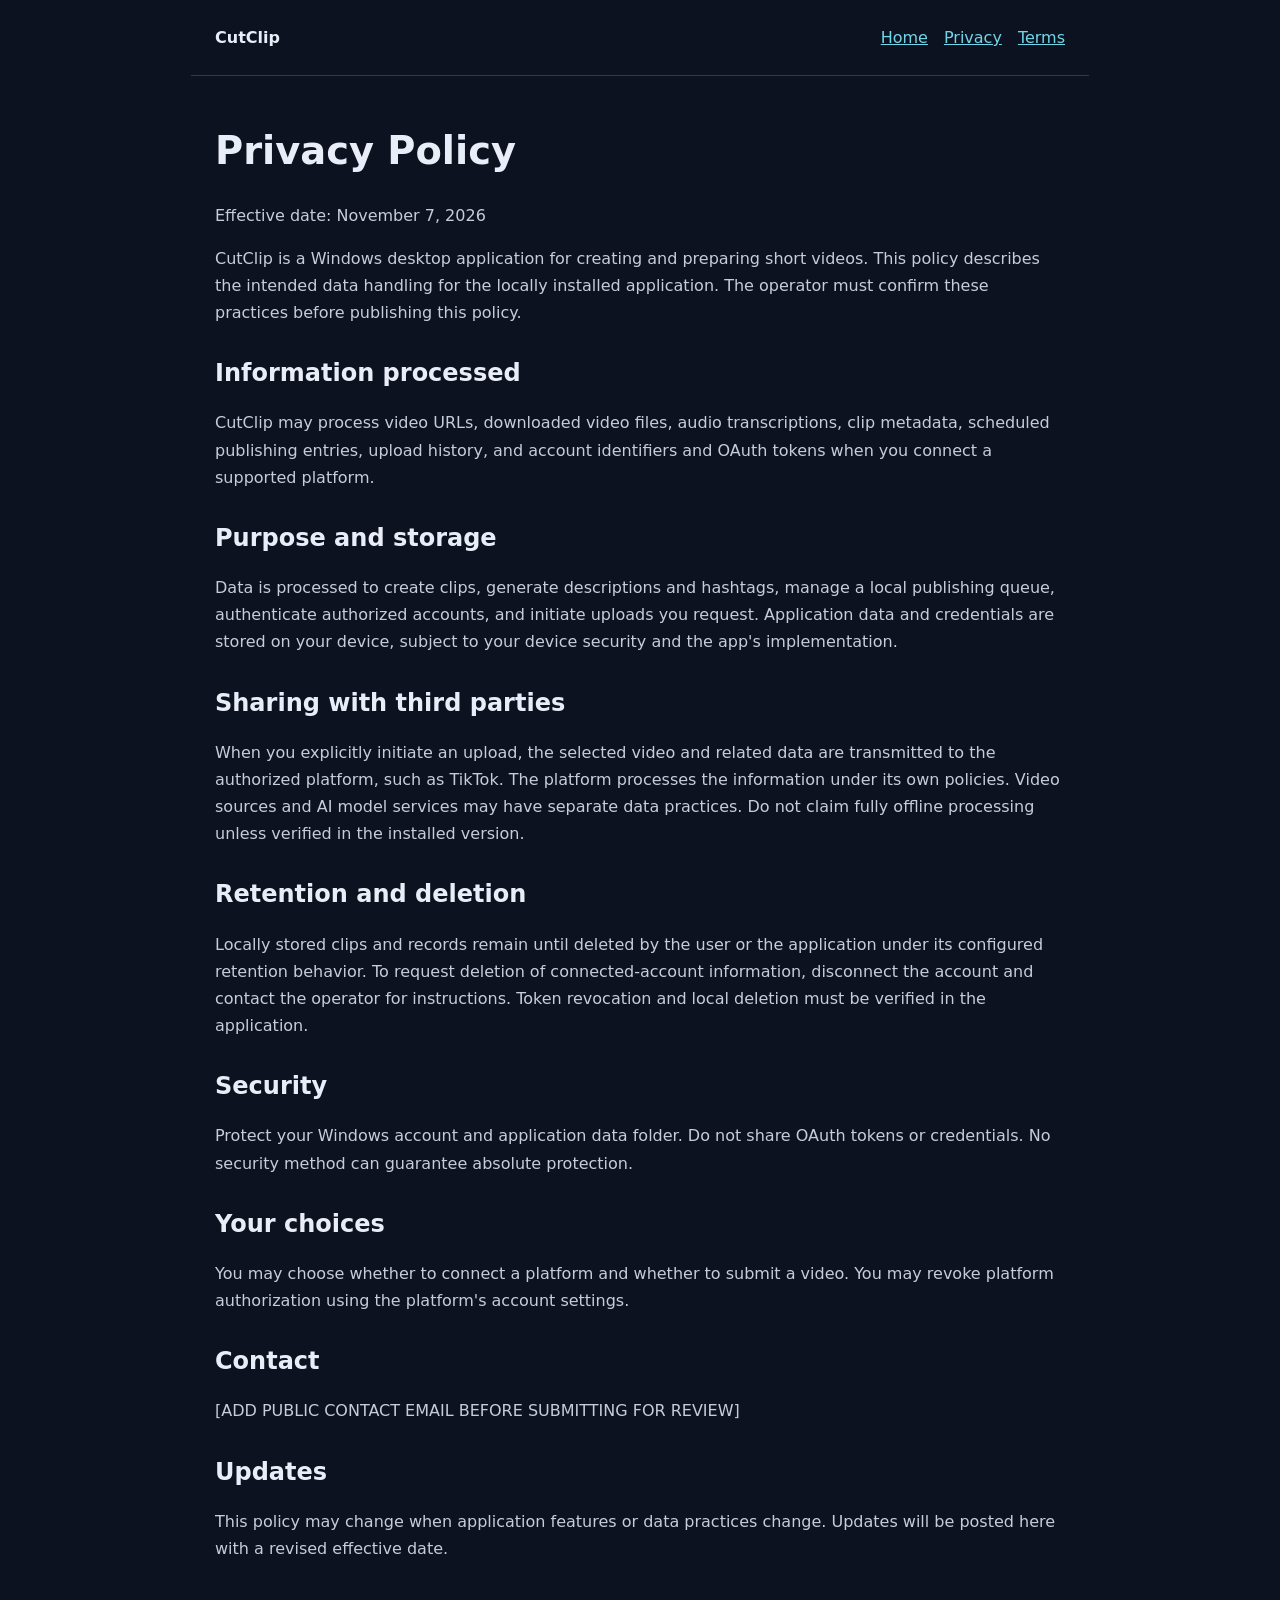
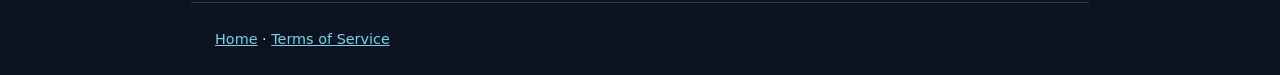
==== privacy.html @ 797c3e85 "Add files via upload" ====
<!doctype html>
<html lang="en">
  <head>
    <meta charset="utf-8" />
    <meta name="viewport" content="width=device-width,initial-scale=1" />
    <title>Privacy Policy | CutClip</title>
    <link rel="stylesheet" href="style.css" />
  </head>
  <body>
    <header>
      <strong>CutClip</strong>
      <nav>
        <a href="index.html">Home</a><a href="privacy.html">Privacy</a
        ><a href="terms.html">Terms</a>
      </nav>
    </header>
    <main>
      <h1>Privacy Policy</h1>
      <p>Effective date: November 7, 2026</p>
      <p>
        CutClip is a Windows desktop application for creating and preparing
        short videos. This policy describes the intended data handling for the
        locally installed application. The operator must confirm these practices
        before publishing this policy.
      </p>
      <h2>Information processed</h2>
      <p>
        CutClip may process video URLs, downloaded video files, audio
        transcriptions, clip metadata, scheduled publishing entries, upload
        history, and account identifiers and OAuth tokens when you connect a
        supported platform.
      </p>
      <h2>Purpose and storage</h2>
      <p>
        Data is processed to create clips, generate descriptions and hashtags,
        manage a local publishing queue, authenticate authorized accounts, and
        initiate uploads you request. Application data and credentials are
        stored on your device, subject to your device security and the app's
        implementation.
      </p>
      <h2>Sharing with third parties</h2>
      <p>
        When you explicitly initiate an upload, the selected video and related
        data are transmitted to the authorized platform, such as TikTok. The
        platform processes the information under its own policies. Video sources
        and AI model services may have separate data practices. Do not claim
        fully offline processing unless verified in the installed version.
      </p>
      <h2>Retention and deletion</h2>
      <p>
        Locally stored clips and records remain until deleted by the user or the
        application under its configured retention behavior. To request deletion
        of connected-account information, disconnect the account and contact the
        operator for instructions. Token revocation and local deletion must be
        verified in the application.
      </p>
      <h2>Security</h2>
      <p>
        Protect your Windows account and application data folder. Do not share
        OAuth tokens or credentials. No security method can guarantee absolute
        protection.
      </p>
      <h2>Your choices</h2>
      <p>
        You may choose whether to connect a platform and whether to submit a
        video. You may revoke platform authorization using the platform's
        account settings.
      </p>
      <h2>Contact</h2>
      <p>[ADD PUBLIC CONTACT EMAIL BEFORE SUBMITTING FOR REVIEW]</p>
      <h2>Updates</h2>
      <p>
        This policy may change when application features or data practices
        change. Updates will be posted here with a revised effective date.
      </p>
    </main>
    <footer>
      <a href="index.html">Home</a> · <a href="terms.html">Terms of Service</a>
    </footer>
  </body>
</html>
---- style.css ----
:root {
  font-family:
    system-ui,
    -apple-system,
    Segoe UI,
    sans-serif;
  color: #e9edf7;
  background: #0d1220;
}
body {
  margin: 0;
  line-height: 1.7;
}
header,
main,
footer {
  max-width: 850px;
  margin: auto;
  padding: 24px;
}
header {
  display: flex;
  justify-content: space-between;
  align-items: center;
  border-bottom: 1px solid #30384c;
}
nav a {
  margin-left: 16px;
}
a {
  color: #72d6e8;
}
h1,
h2 {
  line-height: 1.3;
}
h1 {
  font-size: 2.4rem;
}
h2 {
  margin-top: 2rem;
}
p,
li {
  color: #c5cddd;
}
.hero {
  padding: 45px 0;
}
.tag {
  color: #72d6e8;
  font-weight: 700;
}
footer {
  border-top: 1px solid #30384c;
  font-size: 0.9rem;
}
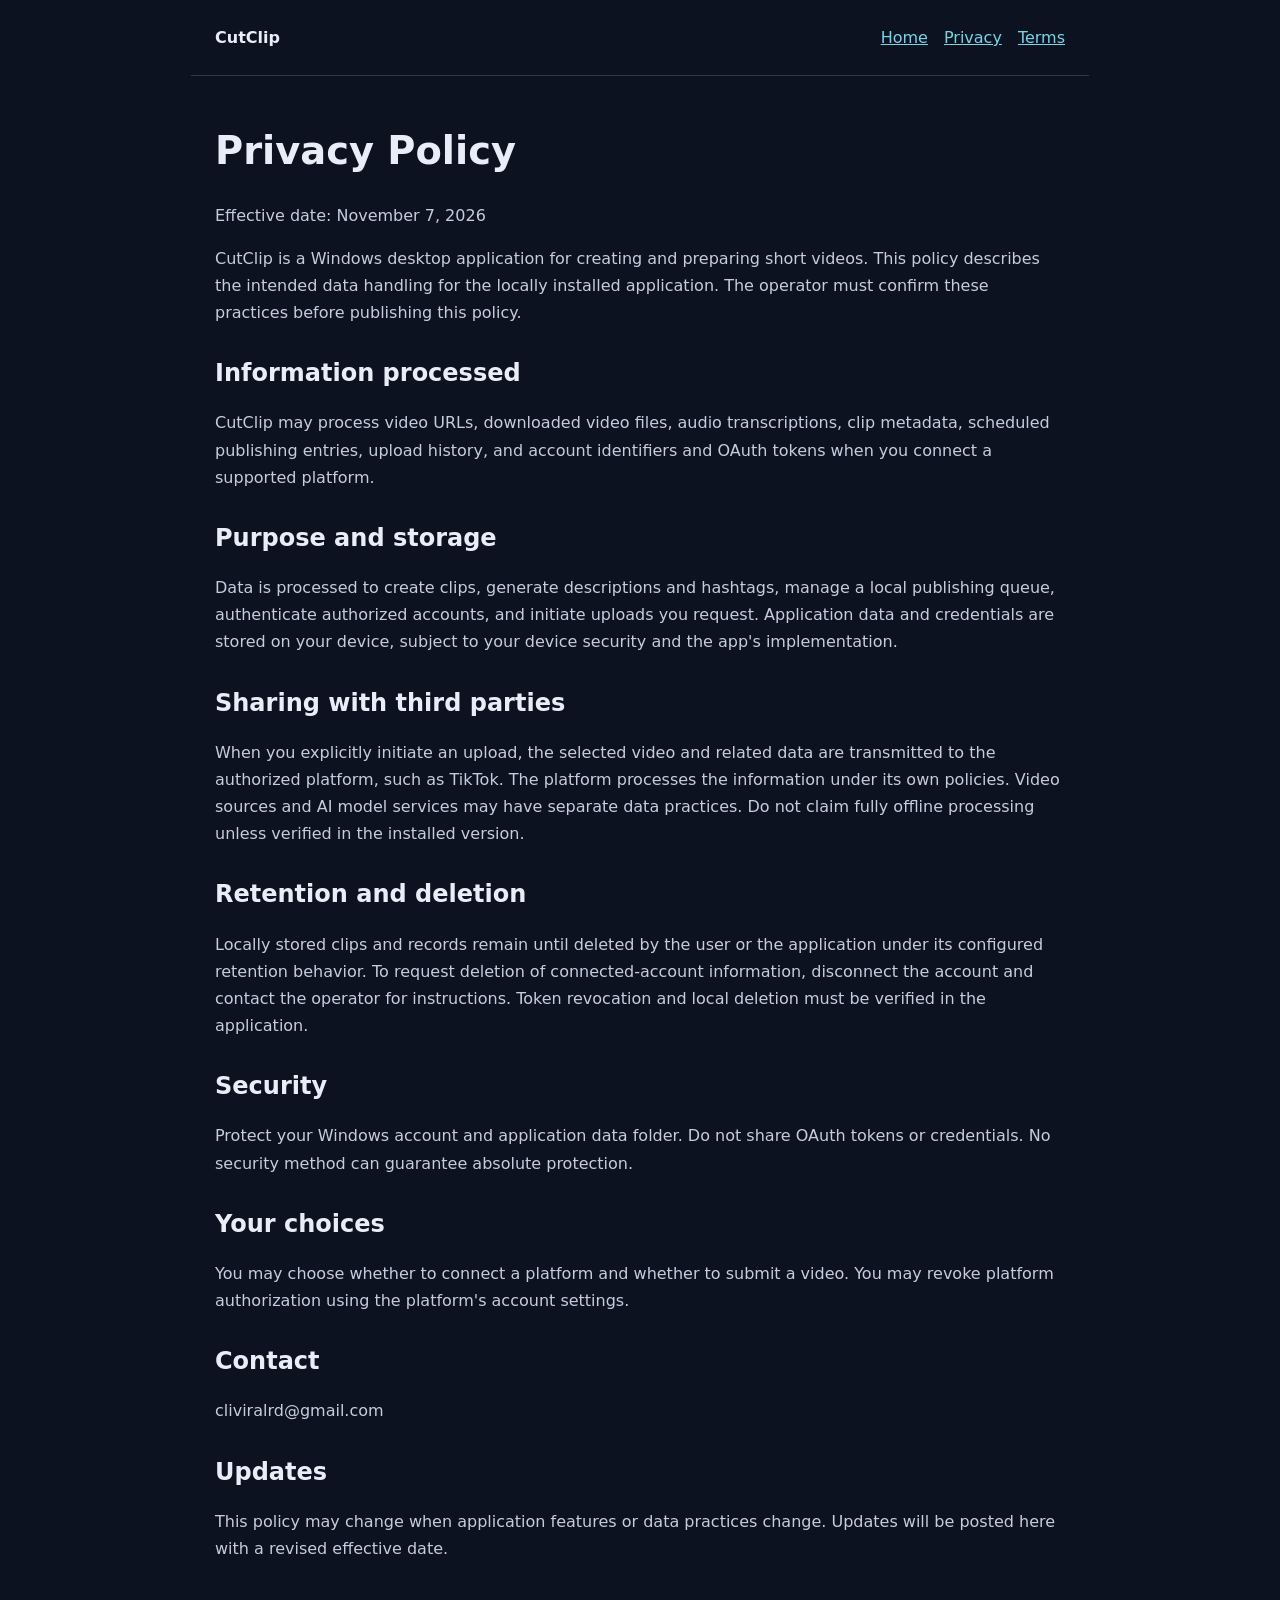
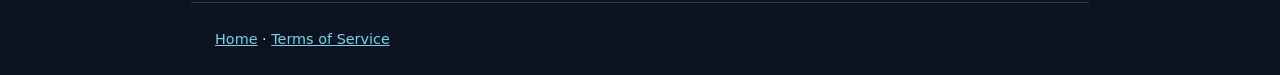
==== commit e69cd2fb: "Add public contact email to privacy policy" ====
--- a/privacy.html
+++ b/privacy.html
@@ -67,7 +67,7 @@
         account settings.
       </p>
       <h2>Contact</h2>
-      <p>[ADD PUBLIC CONTACT EMAIL BEFORE SUBMITTING FOR REVIEW]</p>
+      <p>cliviralrd@gmail.com</p>
       <h2>Updates</h2>
       <p>
         This policy may change when application features or data practices
